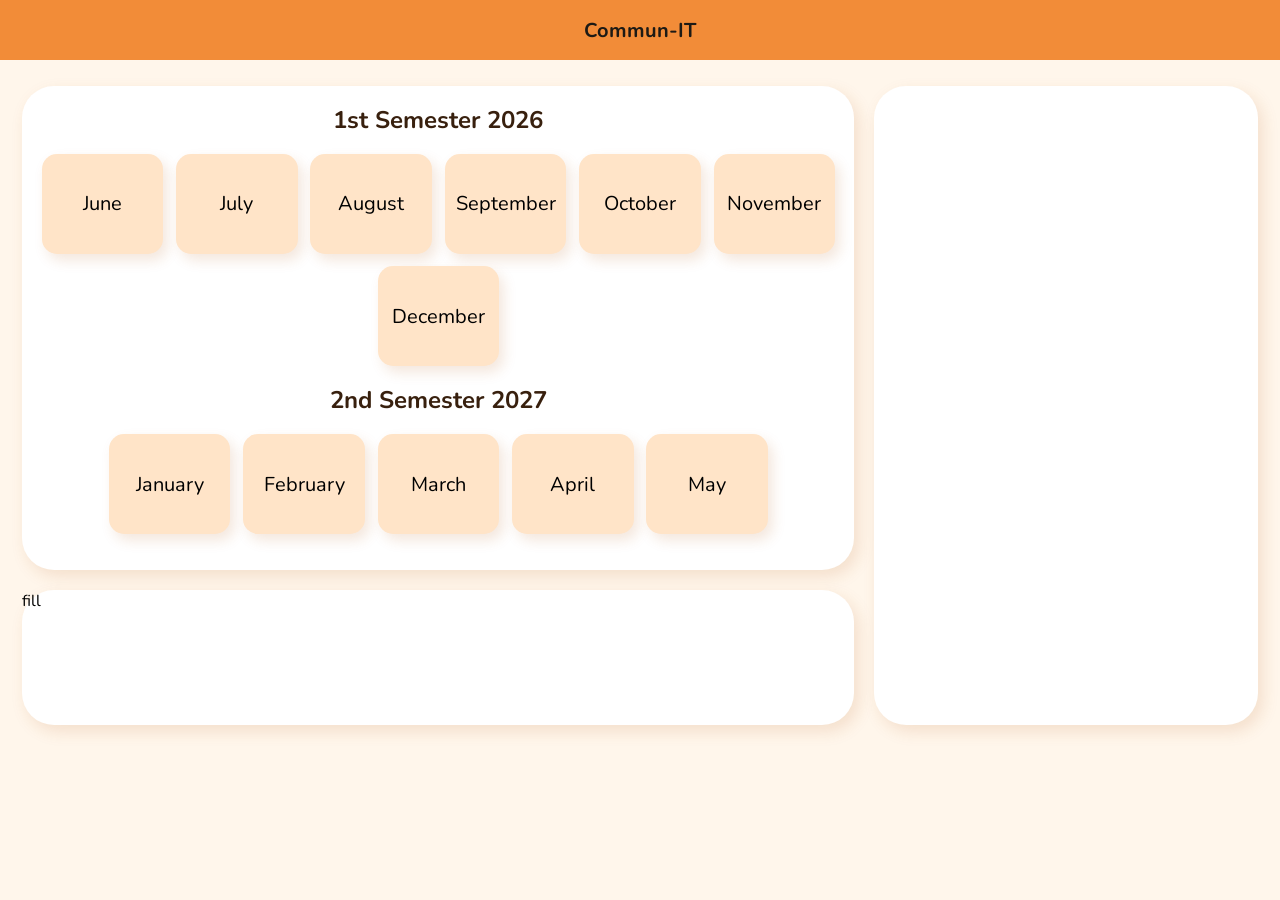
==== content.html @ 709ffbd2 "Main Content Update Improved the UI of the main page; Fixed button hyperlinking; Added new divs." ====
<!DOCTYPE html>
<html>
<head>
    <link rel="stylesheet" href="Months/style.css">
    <script src="Months/calendar.js" defer></script>
    <link rel="preconnect" href="https://fonts.googleapis.com">
    <link rel="preconnect" href="https://fonts.gstatic.com" crossorigin>
    <link href="https://fonts.googleapis.com/css2?family=Nunito:ital@0;1&display=swap" rel="stylesheet">
</head>
<body>

<div class="title">
    <h1>Commun-IT</h1>
</div>

<div class="three-box-ui">
    <div class="main-calendar-div">

        <div class="month-portion">
            <div style="text-align: center;">
                <span class="content-sem-header">
                    1st Semester 2026
                </span>
            </div>
            <div class="months-grid">
                <li class="rectangle"><a href="Months/June.html">June</a></li>
                <li class="rectangle"><a href="Months/July.html">July</a></li>
                <li class="rectangle"><a href="Months/August.html">August</a></li>
                <li class="rectangle"><a href="Months/September.html">September</a></li>
                <li class="rectangle"><a href="Months/October.html">October</a></li>
                <li class="rectangle"><a href="Months/November.html">November</a></li>
                <li class="rectangle"><a href="Months/December.html">December</a></li>
            </div>
            <div style="text-align: center;">
                <span class="content-sem-header">
                    2nd Semester 2027
                </span>
            </div>
            <div class="months-grid">
                <li class="rectangle"><a href="Months/January.html">January</a></li>
                <li class="rectangle"><a href="Months/February.html">February</a></li>
                <li class="rectangle"><a href="Months/March.html">March</a></li>
                <li class="rectangle"><a href="Months/April.html">April</a></li>
                <li class="rectangle"><a href="Months/May.html">May</a></li>
            </div>
        </div>

        <div class="upcoming-events">
            fill
        </div>

    </div>
    <div class="notes-section">

    </div>
</div>

</body>
</html>
---- Months/style.css ----
body {font-family: Nunito;}
a {text-decoration: none; color: #1d1a15;}

.title h1{
  font-size: 20px;
  color: #1d1a15;
}

.title h2{
  font-size: 16px;
}

/* Title Header*/
.title {
  display: flex;
  justify-content: center;
  align-items: center;
  padding: 5px 5px;
  height: 50px;
  background: #F28C38;
  text-align: center;
}

.title a {
  text-decoration: none;
  font-size: 20px;
  color: white;
}

.content-sem-header {
  color: #38200E;
  font-weight: 700;
  font-size: 1.5rem;
}

/* Month header */
.month {
  box-sizing: border-box;
  padding: 70px 25px;
  width: 100%;
  background: #1abc9c;
  text-align: center;
}

/* div containers */

.three-box-ui {
  margin: 2vw auto;

  display: flex;
  width: fit-content;
  justify-content: center;

  gap: 1.5vw
}

.main-calendar-div {
  display: flex;
  flex-direction: column;
  width: fit-content;

  gap: 1.5vw;
}

.month-portion {
  width: 65vw;
  height: auto;
  background-color: #ffffff;
  box-shadow: 0.3rem 0.4rem 1rem rgba(180, 95, 25, 0.15);

  padding-top: 2vh;
  padding-bottom: 2vh;

  border-radius: 2rem;
}

.upcoming-events {
  background-color: #ffffff;
  height: 15vh;
  width: auto;
  box-shadow: 0.3rem 0.4rem 1rem rgba(180, 95, 25, 0.15);

  border-radius: 2rem;
}

.notes-section {
  background-color: #ffffff;
  width: 30vw;
  height: auto;
  box-shadow: 0.3rem 0.4rem 1rem rgba(180, 95, 25, 0.15);

  border-radius: 2rem;
}

/* Previous button inside month header */
.month .prev a{
  display: block;
  float: left;
  background-color: #007BFF;
  color: white;
  padding: 11px 22px;
  font-size: 12px;
  border: none;
  border-radius: 4px;
  cursor: pointer;
  /* Transition for smooth movement*/
  transition: background-color 0.3s ease, transform 0.2s ease;
}

/* Prev button hover effect */
.prev a:hover {
  background-color: #0056b3; /* Darkens the button background */
  transform: scale(1.05);     /* Scales the button up slightly */
}

/* Next button */
.month .next a{
  float: right;
  background-color: #007BFF;
  color: white;
  padding: 11px 22px;
  font-size: 12px;
  border: none;
  border-radius: 4px;
  cursor: pointer;
  /* Transition for smooth movement*/
  transition: background-color 0.3s ease, transform 0.2s ease;
}

/* Next button hover effect */
.next a:hover {
  background-color: #0056b3; /* Darkens the button background */
  transform: scale(1.05);     /* Scales the button up slightly */
}

/* Weekdays (Sun-Sat) */
.weekdays {
  margin: 0;
  padding: 10px 0;
  background-color:#ddd;
}

/* Aligns labels (Sun-Sat) correctly*/
.weekdays li {
  display: inline-block;
  width: 13.6%;
  color: #666;
  text-align: center;
}

/* Days (1-31) */
.days {
  padding: 10px 0;
  background: #eee;
  margin: 0;
}

/*clickable area to access button on days and how it looks*/
.days button {
  width: 100%;
  padding: 8px 0;
  border: 0;
  border-radius: 4px;
  background: transparent;
  text-align: center;
  font-size: 12px;
  color: #777;
  cursor: pointer;
}

/*color of highlight when hovered*/
.days button:hover,
.days button:focus {
  background: #fafafa;
  outline: 2px solid #06a147;
}

/*makes sure that day positions are correct*/
.days > .day-cell {
  position: relative;
  width: 100%;
}

/*makes info pop up during hover*/
.days .tooltip {
  position: absolute;
  bottom: calc(100% + 8px);
  left: 50%;
  z-index: 1;
  padding: 8px 12px;
  border-radius: 4px;
  background: #333;
  color: white;
  white-space: nowrap;
  transform: translateX(-50%);
  visibility: hidden;
  opacity: 0;
  transition: opacity 0.2s ease;
}

/*makes button highlight when hovering or focus*/
.days > .day-cell:hover .tooltip,
.days > .day-cell:focus-within .tooltip {
  visibility: visible;
  opacity: 1;
}

/*makes sure that days and the weekdays are alligned in their respective columns*/
.weekdays,
.days {
  display: grid;
  grid-template-columns: repeat(7, minmax(0, 1fr));
  list-style: none;
  padding: 10px;
  place-items: center;
  text-align: center;
}

/*empty spaces so that dates are aligned to their correct days*/
.days .empty {
  visibility: hidden;
  margin: 0;
  padding: 0;
}

/* Highlight the "current" day */
.days button.active {
  padding: 5px;
  background: #1abc9c;
  color: white !important
}

/* button container */
.button {
display: flex;
  justify-content: center;
  align-items: center;     
}

/*Info at the bottom of the page*/
.selected-date-info {
  margin: 20px 10px;
  padding: 12px;
  border-radius: 4px;
  background: #eee;
  color: #333;
  text-align: center;
}

/*BACKGROUND COLOR OF THE PAGE*/
:root{--bg:#FFF6EB;color-scheme:light}
html,body {
  height:100%;
  margin:0;
  background:var(--bg)
}

/*BUTTONS*/
.months-grid {
  display: flex;
  justify-content: center;
  flex-wrap: wrap;

  margin-top: 2vh;
  margin-bottom: 2vh;

  gap: 1vw;
}

.rectangle {
  width: 9.5vw;
  height: 11vh;

  box-shadow: 0.3rem 0.4rem 0.8rem rgba(180, 95, 25, 0.15);

  background-color: #FFE4C8;

  border-radius: 15px;
  box-sizing: border-box;
  min-height: 100px;
  margin: 0;
  padding: 0;

  list-style: none;

  font-size: 20px;

  transition: all 0.2s ease;
}

.rectangle:hover {
  background-color: #FFC896;
  transform: translateY(-3px);
}

.rectangle a{
  display: flex;
  align-items: center;
  justify-content: center;
  width: 100%;
  height: 100%;
  text-decoration: none;
  color: inherit;
}

#homepage{
  height:100vh;
  display:flex;
  flex-direction:column;
  justify-content:center;
  align-items:center;
  text-align:center;
  background: linear-gradient(
    135deg,
    #102c72 0%,
    #2755cf 60%,
    #ffe3c9 120%
  );
  color:white;
}

.hero-content h1{
  font-size:90px;
  font-weight:800;
  letter-spacing:2px;
  margin-bottom:15px;
}

.hero-content p{
  font-size:24px;
  color:#fff4e6;
  margin-bottom:35px;
}

/* enter button */
.enter-btn{
  display:inline-block;
  padding:16px 42px;
  background:#ff9317;
  color:white;
  font-size:18px;
  font-weight:bold;
  border-radius:999px;
  text-decoration:none;
  transition:all .3s ease;
}

/* effects for the enter button */
.enter-btn:hover{
  background:#ff7a00;
  transform:translateY(-3px);
  box-shadow:0 1
  body;
    opacity: 1;
    transition: opacity 0.5s ease;
}

/* for the fade out transition */
body{
    opacity: 1;
    transition: opacity 0.5s ease;
}
body.fade-out{
    opacity: 0;
}

/* for the fade in transition */
@keyframes fadeIn{
    from{
        opacity:0;
    }
    to{
        opacity:1;
    }
}
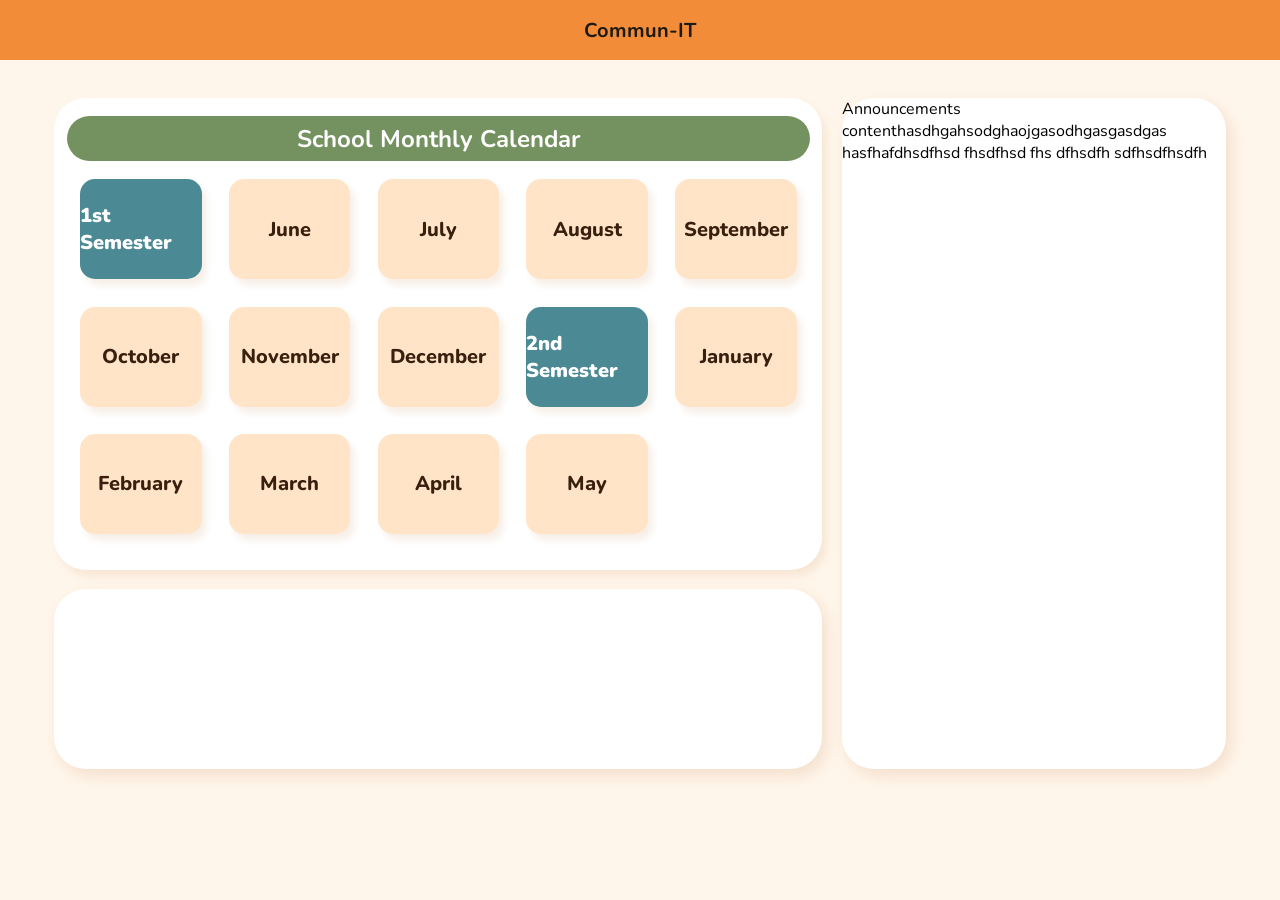
==== commit ba3d1559: "Updated Calendar Revamped the UI" ====
--- a/content.html
+++ b/content.html
@@ -6,6 +6,7 @@
     <link rel="preconnect" href="https://fonts.googleapis.com">
     <link rel="preconnect" href="https://fonts.gstatic.com" crossorigin>
     <link href="https://fonts.googleapis.com/css2?family=Nunito:ital@0;1&display=swap" rel="stylesheet">
+    <meta name="viewport" content="width=device-width, initial-scale=1.0">
 </head>
 <body>
 
@@ -17,12 +18,12 @@
     <div class="main-calendar-div">
 
         <div class="month-portion">
-            <div style="text-align: center;">
-                <span class="content-sem-header">
-                    1st Semester 2026
-                </span>
+            <div class="calendar-title">
+                <span style="font-size: 1.5rem; font-weight: bold; color: rgb(255, 255, 255)">School Monthly Calendar</span>
             </div>
+
             <div class="months-grid">
+                <li class="rectangle" style="background-color: rgb(75, 137, 148);"><a style="font-weight: 900; color: rgb(255, 255, 255);">1st Semester</a></li>
                 <li class="rectangle"><a href="Months/June.html">June</a></li>
                 <li class="rectangle"><a href="Months/July.html">July</a></li>
                 <li class="rectangle"><a href="Months/August.html">August</a></li>
@@ -30,13 +31,7 @@
                 <li class="rectangle"><a href="Months/October.html">October</a></li>
                 <li class="rectangle"><a href="Months/November.html">November</a></li>
                 <li class="rectangle"><a href="Months/December.html">December</a></li>
-            </div>
-            <div style="text-align: center;">
-                <span class="content-sem-header">
-                    2nd Semester 2027
-                </span>
-            </div>
-            <div class="months-grid">
+                <li class="rectangle" style="background-color: rgb(75, 137, 148);"><a style="font-weight: 900; color:rgb(255, 255, 255)">2nd Semester</a></li>
                 <li class="rectangle"><a href="Months/January.html">January</a></li>
                 <li class="rectangle"><a href="Months/February.html">February</a></li>
                 <li class="rectangle"><a href="Months/March.html">March</a></li>
@@ -45,13 +40,23 @@
             </div>
         </div>
 
-        <div class="upcoming-events">
-            fill
+        <div class="progress-board">
+            
         </div>
 
     </div>
-    <div class="notes-section">
-
+    <div class="announcement-board">
+        <div class="announcement-title">
+            Announcements
+        </div>
+        <div class="announcement-content">
+            contenthasdhgahsodghaojgasodhgasgasdgas
+            hasfhafdhsdfhsd
+            fhsdfhsd
+            fhs
+            dfhsdfh
+            sdfhsdfhsdfh
+        </div>
     </div>
 </div>
 
--- a/Months/style.css
+++ b/Months/style.css
@@ -45,7 +45,7 @@
 /* div containers */
 
 .three-box-ui {
-  margin: 2vw auto;
+  margin: 3vw auto;
 
   display: flex;
   width: fit-content;
@@ -53,6 +53,20 @@
 
   gap: 1.5vw
 }
+
+.month ul li:not(.prev):not(.next) {
+  text-align: center;
+}
+
+.month .prev,
+.month .next {
+  position: absolute;
+  top: 50%;
+  transform: translateY(-50%);
+}
+
+.month .prev { left: 0; }
+.month .next { right: 0; }
 
 .main-calendar-div {
   display: flex;
@@ -63,10 +77,10 @@
 }
 
 .month-portion {
-  width: 65vw;
+  width: 60vw;
   height: auto;
   background-color: #ffffff;
-  box-shadow: 0.3rem 0.4rem 1rem rgba(180, 95, 25, 0.15);
+  box-shadow: 0.3rem 0.4rem 0.5rem rgba(180, 95, 25, 0.10);
 
   padding-top: 2vh;
   padding-bottom: 2vh;
@@ -74,16 +88,32 @@
   border-radius: 2rem;
 }
 
-.upcoming-events {
+.calendar-title {
+  font-size: 1.5rem; 
+  font-weight: bold; 
+
+  margin: 0 1vw;
+  margin-bottom: 1vw;
+  background-color: #74925f; 
+  border-radius: 3rem;
+  width: auto;
+  height: 5vh;
+
+  display: flex;
+  justify-content: center;
+  align-items: center;
+}
+
+.progress-board {
   background-color: #ffffff;
-  height: 15vh;
+  height: 20vh;
   width: auto;
   box-shadow: 0.3rem 0.4rem 1rem rgba(180, 95, 25, 0.15);
 
   border-radius: 2rem;
 }
 
-.notes-section {
+.announcement-board {
   background-color: #ffffff;
   width: 30vw;
   height: auto;
@@ -95,7 +125,6 @@
 /* Previous button inside month header */
 .month .prev a{
   display: block;
-  float: left;
   background-color: #007BFF;
   color: white;
   padding: 11px 22px;
@@ -115,7 +144,6 @@
 
 /* Next button */
 .month .next a{
-  float: right;
   background-color: #007BFF;
   color: white;
   padding: 11px 22px;
@@ -157,8 +185,9 @@
 
 /*clickable area to access button on days and how it looks*/
 .days button {
-  width: 100%;
-  padding: 8px 0;
+  width: min(44px, 100%);
+  min-height: 36px;
+  padding: 8px 2px;
   border: 0;
   border-radius: 4px;
   background: transparent;
@@ -179,6 +208,9 @@
 .days > .day-cell {
   position: relative;
   width: 100%;
+  min-width: 0;
+  display: flex;
+  justify-content: center;
 }
 
 /*makes info pop up during hover*/
@@ -257,21 +289,21 @@
 
 /*BUTTONS*/
 .months-grid {
-  display: flex;
-  justify-content: center;
-  flex-wrap: wrap;
-
-  margin-top: 2vh;
-  margin-bottom: 2vh;
-
-  gap: 1vw;
+  display: grid;
+  grid-template-columns: repeat(5, 1fr);
+  gap: 1.7rem;
+
+  justify-items: center;
+  align-items: center;
+
+  margin: 2vh 2vw;
 }
 
 .rectangle {
   width: 9.5vw;
   height: 11vh;
 
-  box-shadow: 0.3rem 0.4rem 0.8rem rgba(180, 95, 25, 0.15);
+  box-shadow: 0.3rem 0.4rem 0.4rem rgba(180, 95, 25, 0.10);
 
   background-color: #FFE4C8;
 
@@ -300,11 +332,15 @@
   width: 100%;
   height: 100%;
   text-decoration: none;
-  color: inherit;
+
+  font-weight: 800;
+  color: #38200E;
 }
 
 #homepage{
-  height:100vh;
+  min-height:100vh;
+  min-height:100svh;
+  padding:24px;
   display:flex;
   flex-direction:column;
   justify-content:center;
@@ -320,14 +356,16 @@
 }
 
 .hero-content h1{
-  font-size:90px;
+  font-size:clamp(48px, 10vw, 90px);
   font-weight:800;
   letter-spacing:2px;
   margin-bottom:15px;
 }
 
 .hero-content p{
-  font-size:24px;
+  font-size:clamp(18px, 3vw, 24px);
+  max-width:700px;
+  line-height:1.5;
   color:#fff4e6;
   margin-bottom:35px;
 }
@@ -349,10 +387,7 @@
 .enter-btn:hover{
   background:#ff7a00;
   transform:translateY(-3px);
-  box-shadow:0 1
-  body;
-    opacity: 1;
-    transition: opacity 0.5s ease;
+  box-shadow:0 8px 20px rgba(0,0,0,.25);
 }
 
 /* for the fade out transition */
@@ -372,4 +407,94 @@
     to{
         opacity:1;
     }
-}+}
+
+@media (max-width: 700px) {
+  .title {
+    height: auto;
+    min-height: 50px;
+  }
+
+  .title a,
+  .title h1,
+  .title h2 {
+    font-size: 18px;
+  }
+
+  .month {
+    padding: 50px 12px 30px;
+  }
+
+  .month ul li {
+    font-size: 16px;
+    letter-spacing: 1px;
+  }
+
+  .month .prev a,
+  .month .next a {
+    padding: 10px 12px;
+  }
+
+  .weekdays,
+  .days {
+    padding: 8px 4px;
+  }
+
+  .weekdays li {
+    font-size: 12px;
+  }
+
+  .days button {
+    min-height: 40px;
+  }
+
+  .days .tooltip {
+    position: fixed;
+    left: 50%;
+    bottom: 16px;
+    max-width: calc(100vw - 32px);
+    white-space: normal;
+  }
+
+  .months_this,
+  .months_next {
+    grid-template-columns: repeat(2, minmax(0, 1fr));
+    gap: 10px;
+    padding: 0 12px;
+  }
+
+  .rectangle {
+    min-height: 78px;
+  }
+
+  #homepage {
+    padding: 24px 16px;
+  }
+
+  .hero-content p {
+    margin-left: auto;
+    margin-right: auto;
+  }
+
+  .enter-btn {
+    width: min(240px, 100%);
+    padding: 15px 20px;
+  }
+}
+
+@media (max-width: 380px) {
+  .months_this,
+  .months_next {
+    grid-template-columns: 1fr;
+  }
+
+  .hero-content h1 {
+    font-size: 42px;
+  }
+
+  .days button {
+    min-height: 38px;
+    font-size: 11px;
+  }
+}
+
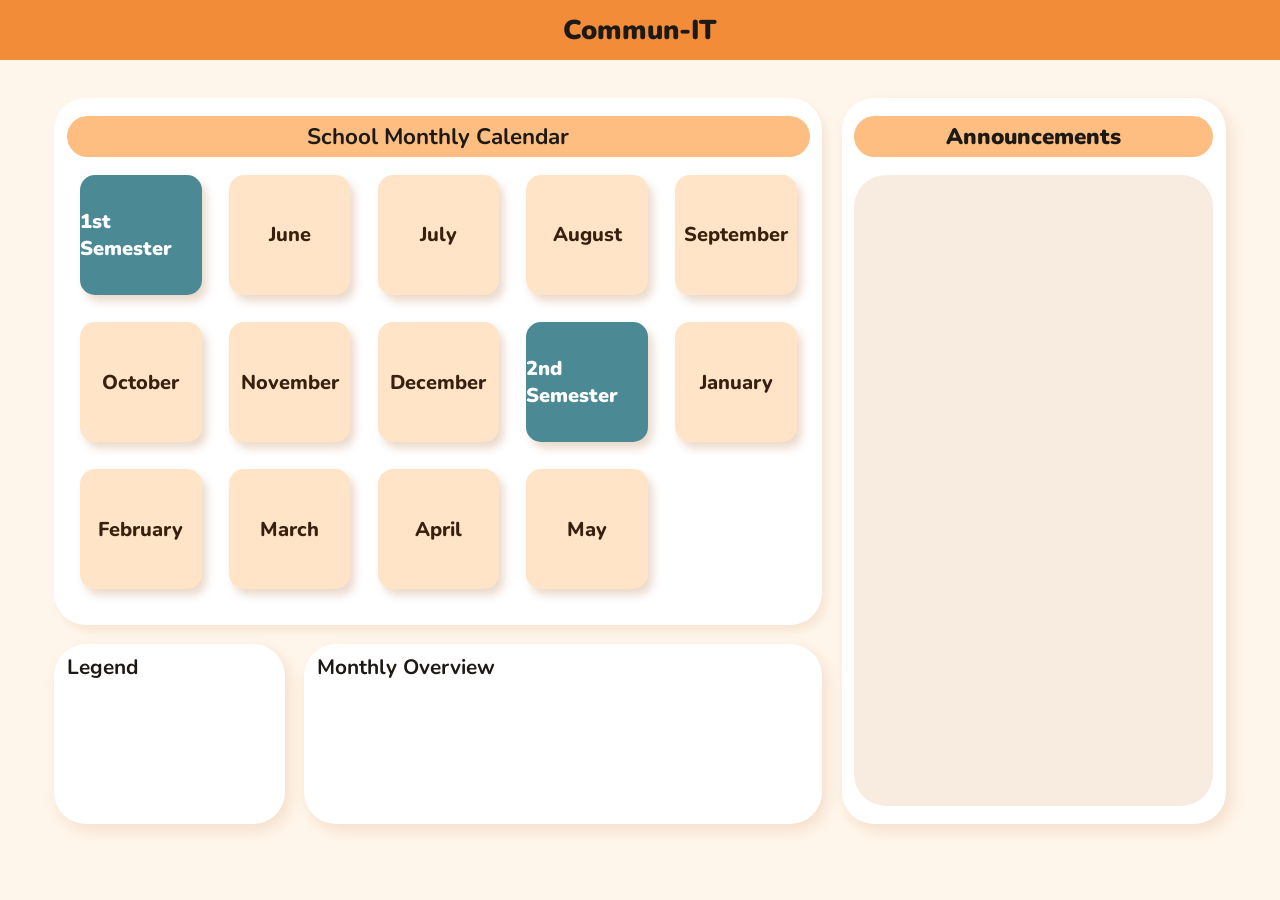
==== commit a4c576c1: "Improved content UI. Fixed the announcement card; Added 2 new divs below calendar card: 1.) legend 2" ====
--- a/content.html
+++ b/content.html
@@ -19,7 +19,7 @@
 
         <div class="month-portion">
             <div class="calendar-title">
-                <span style="font-size: 1.5rem; font-weight: bold; color: rgb(255, 255, 255)">School Monthly Calendar</span>
+                <span style="font-size: 1.4rem; font-weight: bold; color: #1d1a15">School Monthly Calendar</span>
             </div>
 
             <div class="months-grid">
@@ -40,22 +40,22 @@
             </div>
         </div>
 
-        <div class="progress-board">
-            
+        <div class="details-of-calendar">
+            <div class="legend">
+                <span class="calendar-detail-titles">Legend</span>
+            </div>
+            <div class="monthly-overview">
+                <span class="calendar-detail-titles">Monthly Overview</span>
+            </div>
+
         </div>
 
     </div>
     <div class="announcement-board">
         <div class="announcement-title">
-            Announcements
+            <span style="font-weight: 900; font-size: 1.4rem; color: #1d1a15">Announcements</span>
         </div>
         <div class="announcement-content">
-            contenthasdhgahsodghaojgasodhgasgasdgas
-            hasfhafdhsdfhsd
-            fhsdfhsd
-            fhs
-            dfhsdfh
-            sdfhsdfhsdfh
         </div>
     </div>
 </div>
--- a/Months/style.css
+++ b/Months/style.css
@@ -2,8 +2,12 @@
 a {text-decoration: none; color: #1d1a15;}
 
 .title h1{
-  font-size: 20px;
+  font-size: 1.7rem;
+  font-weight: 900;
+
   color: #1d1a15;
+  padding: 0;
+  margin: 0;
 }
 
 .title h2{
@@ -46,6 +50,7 @@
 
 .three-box-ui {
   margin: 3vw auto;
+  margin-bottom: 5vh;
 
   display: flex;
   width: fit-content;
@@ -94,23 +99,49 @@
 
   margin: 0 1vw;
   margin-bottom: 1vw;
-  background-color: #74925f; 
-  border-radius: 3rem;
+  background-color: #ffbe81; 
+  border-radius: 2rem;
   width: auto;
-  height: 5vh;
+  height: 4.5vh;
 
   display: flex;
   justify-content: center;
   align-items: center;
 }
 
-.progress-board {
+.details-of-calendar {
+  display: flex;
+
+  gap: 1.5vw;
+}
+
+.legend {
   background-color: #ffffff;
   height: 20vh;
-  width: auto;
+  width: 30%;
   box-shadow: 0.3rem 0.4rem 1rem rgba(180, 95, 25, 0.15);
 
   border-radius: 2rem;
+}
+
+.monthly-overview {
+  background-color: #ffffff;
+
+  height: 20vh;
+  flex: 1;
+
+  box-shadow: 0.3rem 0.4rem 1rem rgba(180, 95, 25, 0.15);
+
+  border-radius: 2rem;
+}
+
+.calendar-detail-titles {
+  font-size: 1.3rem; 
+  color: #1d1a15; 
+  display: inline-block;
+  margin-left: 1vw; 
+  margin-top: 1vh; 
+  font-weight: bold;
 }
 
 .announcement-board {
@@ -118,6 +149,35 @@
   width: 30vw;
   height: auto;
   box-shadow: 0.3rem 0.4rem 1rem rgba(180, 95, 25, 0.15);
+
+  border-radius: 2rem;
+
+  display: flex;
+  flex-direction: column;
+}
+
+.announcement-title {
+  width: auto;
+  height: 4.5vh;
+  font-weight: bold;
+
+  margin: 2vh 1vw;
+
+  border-radius: 2rem;
+
+  background-color: #ffbe81;
+
+  display: flex;
+  align-items: center;
+  justify-content: center;
+}
+
+.announcement-content {
+  flex: 1;
+  width: auto;
+  background-color: #f8ece0;
+
+  margin: 0 1vw 2vh 1vw;
 
   border-radius: 2rem;
 }
@@ -303,13 +363,13 @@
   width: 9.5vw;
   height: 11vh;
 
-  box-shadow: 0.3rem 0.4rem 0.4rem rgba(180, 95, 25, 0.10);
+  box-shadow: 0.3rem 0.4rem 0.5rem rgba(153, 71, 4, 0.2);
 
   background-color: #FFE4C8;
 
   border-radius: 15px;
   box-sizing: border-box;
-  min-height: 100px;
+  min-height: 120px;
   margin: 0;
   padding: 0;
 
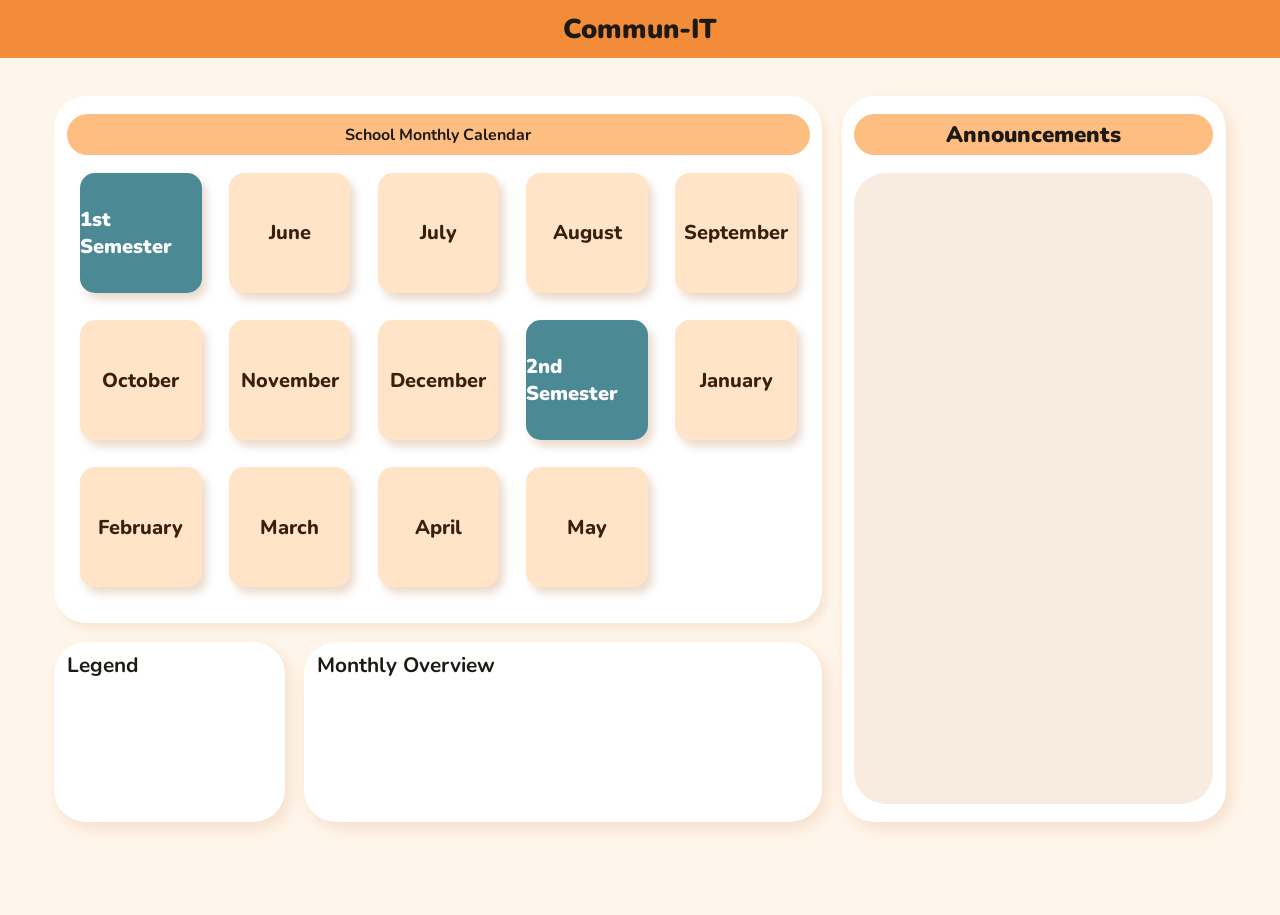
==== commit e83deca0: "mobile layout" ====
--- a/content.html
+++ b/content.html
@@ -19,7 +19,7 @@
 
         <div class="month-portion">
             <div class="calendar-title">
-                <span style="font-size: 1.4rem; font-weight: bold; color: #1d1a15">School Monthly Calendar</span>
+                <span>School Monthly Calendar</span>
             </div>
 
             <div class="months-grid">
@@ -53,7 +53,7 @@
     </div>
     <div class="announcement-board">
         <div class="announcement-title">
-            <span style="font-weight: 900; font-size: 1.4rem; color: #1d1a15">Announcements</span>
+            <span>Announcements</span>
         </div>
         <div class="announcement-content">
         </div>
--- a/Months/style.css
+++ b/Months/style.css
@@ -50,7 +50,7 @@
 
 .three-box-ui {
   margin: 3vw auto;
-  margin-bottom: 5vh;
+  padding-bottom: 6vh;
 
   display: flex;
   width: fit-content;
@@ -59,7 +59,12 @@
   gap: 1.5vw
 }
 
+.month li {
+  list-style: none;
+}
+
 .month ul li:not(.prev):not(.next) {
+  list-style: none;
   text-align: center;
 }
 
@@ -94,8 +99,9 @@
 }
 
 .calendar-title {
-  font-size: 1.5rem; 
   font-weight: bold; 
+  color: #1d1a15;
+  font-size: 16px;
 
   margin: 0 1vw;
   margin-bottom: 1vw;
@@ -107,6 +113,13 @@
   display: flex;
   justify-content: center;
   align-items: center;
+}
+
+@media (max-width: 600px) {
+  .calendar-title {
+    font-size: clamp(0.8rem, 4.6vw, 1.8rem);
+    height: 4vh;
+  }
 }
 
 .details-of-calendar {
@@ -170,6 +183,13 @@
   display: flex;
   align-items: center;
   justify-content: center;
+}
+
+.announcement-title span {
+  color: #1d1a15;
+  font-size: 1.4rem;
+  font-weight: 900;
+  text-align: center;
 }
 
 .announcement-content {
@@ -415,14 +435,14 @@
   color:white;
 }
 
-.hero-content h1{
+.opening-content h1{
   font-size:clamp(48px, 10vw, 90px);
   font-weight:800;
   letter-spacing:2px;
   margin-bottom:15px;
 }
 
-.hero-content p{
+.opening-content p{
   font-size:clamp(18px, 3vw, 24px);
   max-width:700px;
   line-height:1.5;
@@ -469,7 +489,92 @@
     }
 }
 
-@media (max-width: 700px) {
+@media (max-width: 600px) {
+  .three-box-ui {
+    width: auto;
+    margin: 14px;
+    padding-bottom: 22px;
+    flex-direction: column;
+    align-items: stretch;
+    gap: 14px;
+  }
+
+  .main-calendar-div {
+    width: 100%;
+    gap: 16px;
+  }
+
+  .month-portion {
+    box-sizing: border-box;
+    width: 100%;
+    padding: 16px 12px;
+  }
+
+  .calendar-detail-titles {
+    font-size: clamp(0.9rem, 4vw, 1.15rem);
+  }
+
+  .announcement-title span {
+    font-size: clamp(0.9rem, 4vw, 1.2rem);
+  }
+
+  .months-grid {
+    grid-template-columns: repeat(2, minmax(0, 1fr));
+    gap: 10px;
+    margin: 0;
+    align-items: stretch;
+    justify-items: stretch;
+  }
+
+  .rectangle {
+    box-sizing: border-box;
+    width: 100%;
+    min-width: 0;
+    height: 78px;
+    min-height: 0;
+    font-size: clamp(14px, 4vw, 18px);
+  }
+
+  .rectangle a {
+    box-sizing: border-box;
+    padding: 8px;
+    text-align: center;
+    overflow-wrap: normal;
+  }
+
+  .months-grid > .rectangle:nth-child(1),
+  .months-grid > .rectangle:nth-child(9) {
+    grid-column: 1 / -1;
+    height: 52px;
+    font-size: 16px;
+  }
+
+  .months-grid > .rectangle:nth-child(8),
+  .months-grid > .rectangle:nth-child(14) {
+    grid-column: 1 / -1;
+    justify-self: center;
+    width: calc((100% - 10px) / 2);
+  }
+
+  .details-of-calendar {
+    flex-direction: column;
+    gap: 12px;
+  }
+
+  .legend,
+  .monthly-overview {
+    box-sizing: border-box;
+    width: 100%;
+    min-height: 100px;
+    height: auto;
+  }
+
+  .announcement-board {
+    box-sizing: border-box;
+    width: 100%;
+    min-height: 240px;
+  }
+
   .title {
     height: auto;
     min-height: 50px;
@@ -531,7 +636,7 @@
     padding: 24px 16px;
   }
 
-  .hero-content p {
+  .opening-content p {
     margin-left: auto;
     margin-right: auto;
   }
@@ -542,14 +647,14 @@
   }
 }
 
-@media (max-width: 380px) {
+@media (max-width: 600px) {
   .months_this,
   .months_next {
     grid-template-columns: 1fr;
   }
 
-  .hero-content h1 {
-    font-size: 42px;
+  .opening-content h1 {
+    font-size: clamp(32px, 12vw, 42px);
   }
 
   .days button {
@@ -558,3 +663,271 @@
   }
 }
 
+/* Fit the month calendar cleanly inside one screen */
+html,
+body {
+  min-height: 100dvh;
+  height: auto;
+  overflow-x: hidden;
+}
+
+body:has(.month) {
+  height: 100dvh;
+  overflow: hidden;
+  display: flex;
+  flex-direction: column;
+}
+
+.title {
+  flex: 0 0 48px;
+  height: 48px;
+}
+
+.month {
+  position: relative;
+  flex: 0 0 auto;
+  padding: 20px 60px;
+  min-height: 0;
+  width: 100%;
+  box-sizing: border-box;
+  display: flex;
+  align-items: center;
+  justify-content: center;
+}
+
+.weekdays {
+  flex: 0 0 auto;
+  width: 100%;
+  min-height: 0;
+  padding: 8px 10px;
+  box-sizing: border-box;
+}
+
+.days {
+  flex: 1 1 auto;
+  width: 100%;
+  min-height: 0;
+  padding: 6px 10px 10px;
+  box-sizing: border-box;
+  grid-template-rows: repeat(6, minmax(0, 1fr));
+  align-content: stretch;
+}
+
+.days > .day-cell {
+  width: 100%;
+  height: 100%;
+  min-height: 0;
+  display: flex;
+  align-items: center;
+  justify-content: center;
+}
+
+.days button {
+  box-sizing: border-box;
+  width: 100%;
+  height: 100%;
+  min-height: 0;
+  padding: 4px;
+  font-size: clamp(0.85rem, 1.5vh, 1.1rem);
+  font-weight: 700;
+}
+
+.selected-date-info {
+  display: none;
+}
+
+/* Centered pop-up with blurred background */
+.modal-backdrop {
+  position: fixed;
+  inset: 0;
+  z-index: 2000;
+  background: rgba(29, 26, 21, 0.35);
+  backdrop-filter: blur(6px);
+  -webkit-backdrop-filter: blur(6px);
+  display: flex;
+  align-items: center;
+  justify-content: center;
+  padding: 20px;
+}
+
+.modal-backdrop[hidden] {
+  display: none;
+}
+
+.modal-card {
+  position: relative;
+  width: min(420px, 88vw);
+  max-height: 75vh;
+  overflow-y: auto;
+  background: #ffffff;
+  color: #1d1a15;
+  border-radius: 16px;
+  padding: 22px 48px 22px 24px;
+  box-shadow: 0 18px 42px rgba(0, 0, 0, 0.28);
+  text-align: left;
+}
+
+.modal-heading {
+  margin: 0 0 10px;
+  font-size: 1.15rem;
+  font-weight: 800;
+  color: #38200e;
+}
+
+.modal-body {
+  font-size: 0.95rem;
+  line-height: 1.5;
+  color: #1d1a15;
+}
+
+.modal-close-btn {
+  position: absolute;
+  top: 12px;
+  right: 12px;
+  width: 32px;
+  height: 32px;
+  border: none;
+  border-radius: 50%;
+  background: #ffe4c8;
+  color: #38200e;
+  font-size: 1.3rem;
+  line-height: 1;
+  cursor: pointer;
+  display: flex;
+  align-items: center;
+  justify-content: center;
+  transition: background-color 0.2s ease, transform 0.15s ease;
+}
+
+.modal-close-btn:hover {
+  background: #ffc896;
+  transform: scale(1.06);
+}
+
+/* Match main-page .rectangle card style on calendar dates */
+.days {
+  gap: 10px;
+  padding: 10px 14px 14px;
+}
+
+.days > .day-cell {
+  width: 100%;
+  height: 100%;
+  min-width: 0;
+  min-height: 0;
+  display: flex;
+  align-items: center;
+  justify-content: center;
+}
+
+.days button {
+  width: 100%;
+  height: 100%;
+  min-height: 0;
+  padding: 6px;
+  border: none;
+  border-radius: 15px;
+  background-color: #FFE4C8;
+  color: #38200E;
+  font-size: clamp(0.95rem, 1.8vh, 1.25rem);
+  font-weight: 800;
+  box-shadow: 0.2rem 0.3rem 0.45rem rgba(153, 71, 4, 0.16);
+  cursor: pointer;
+  transition: background-color 0.2s ease, transform 0.2s ease, box-shadow 0.2s ease, color 0.2s ease;
+}
+
+.days button:hover,
+.days button:focus-visible {
+  background-color: #FFC896;
+  color: #1d1a15;
+  outline: none;
+  transform: translateY(-4px) scale(1.04);
+  box-shadow: 0.3rem 0.5rem 0.75rem rgba(153, 71, 4, 0.25);
+}
+
+.days button.selected,
+.days button[aria-pressed="true"] {
+  background-color: #ffbe81;
+  color: #1d1a15;
+  box-shadow: 0 0 0 2px #F28C38, 0.3rem 0.45rem 0.7rem rgba(153, 71, 4, 0.22);
+}
+
+/* Weekday header cards (no hover lift/color shift) */
+.weekdays {
+  gap: 10px;
+  padding: 8px 14px 10px;
+  background-color: #eee;
+}
+
+.weekdays li {
+  width: 100%;
+  height: 100%;
+  min-height: 38px;
+  padding: 6px 4px;
+  box-sizing: border-box;
+  border-radius: 15px;
+  background-color: #FFE4C8;
+  color: #38200E;
+  font-size: clamp(0.85rem, 1.5vh, 1.05rem);
+  font-weight: 800;
+  box-shadow: 0.2rem 0.3rem 0.45rem rgba(153, 71, 4, 0.16);
+  display: flex;
+  align-items: center;
+  justify-content: center;
+  pointer-events: none;
+  user-select: none;
+}
+
+/* Grid lines between columns and rows in the gaps */
+.weekdays,
+.days {
+  position: relative;
+}
+
+/* Exact gap divider lines aligned to the 7-column grid */
+.weekdays,
+.days {
+  position: relative;
+  gap: 10px;
+}
+
+/* Support 5 or 6 rows cleanly on any month */
+.days {
+  grid-auto-rows: minmax(0, 1fr);
+}
+
+/* Crisp divider lines centered inside the 10px gaps */
+.weekdays,
+.days {
+  gap: 10px;
+  background-color: #eee;
+}
+
+/* Clean warm outline on date buttons and weekday headers */
+.days button {
+  border: 1.5px solid rgba(153, 71, 4, 0.28);
+}
+
+.days button:hover,
+.days button:focus-visible {
+  border-color: rgba(153, 71, 4, 0.55);
+}
+
+.weekdays li {
+  border: 1.5px solid rgba(153, 71, 4, 0.22);
+}
+
+@media (max-width: 600px) {
+  .weekdays,
+  .days {
+    gap: clamp(4px, 2vw, 8px);
+    padding-right: clamp(4px, 3vw, 10px);
+    padding-left: clamp(4px, 3vw, 10px);
+  }
+
+  .weekdays li {
+    padding-right: 1px;
+    padding-left: 1px;
+    font-size: clamp(0.65rem, 3vw, 0.85rem);
+  }
+}
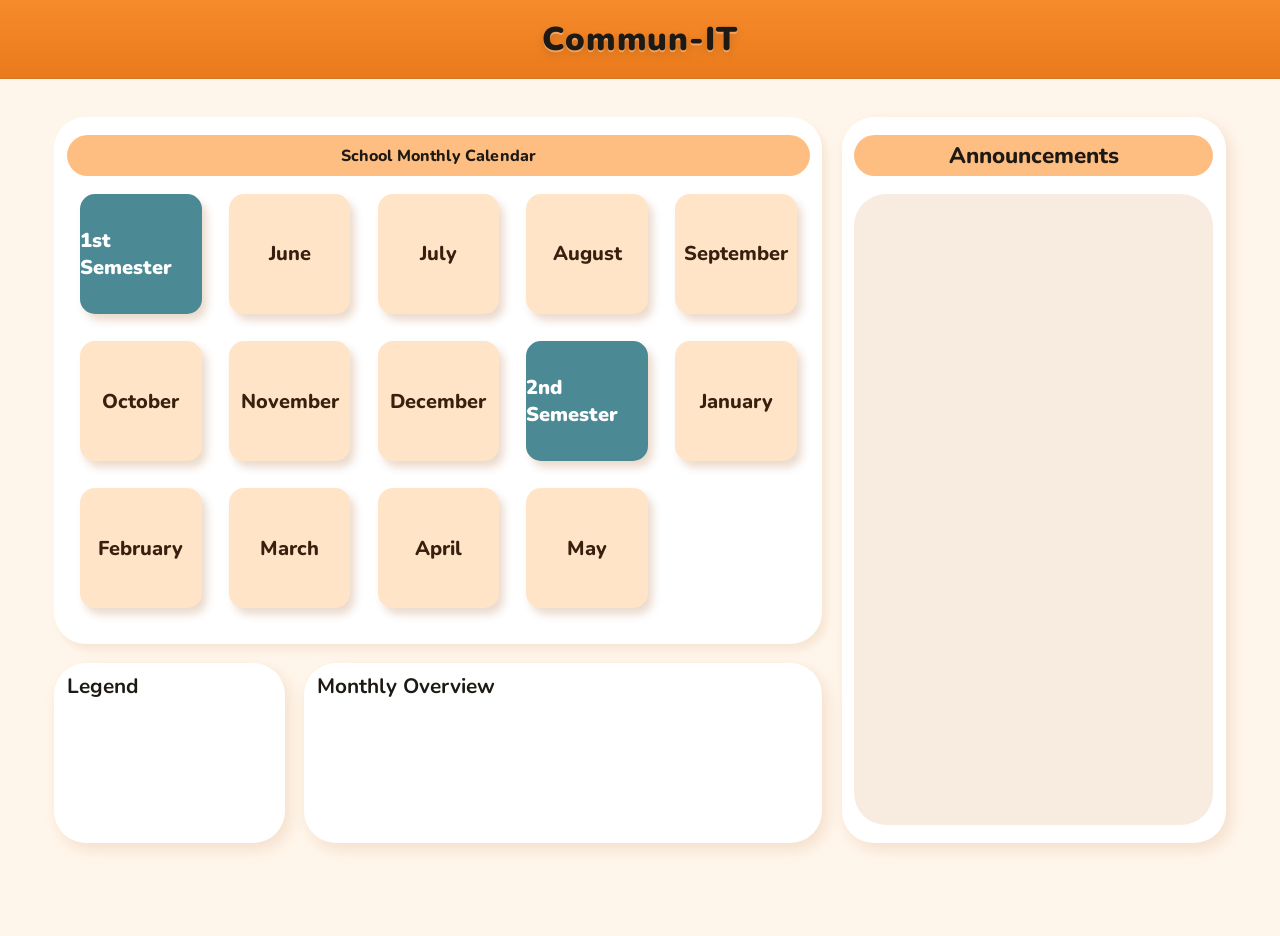
==== commit 5d47311f: "added back button in calendars" ====
--- a/content.html
+++ b/content.html
@@ -5,7 +5,7 @@
     <script src="Months/calendar.js" defer></script>
     <link rel="preconnect" href="https://fonts.googleapis.com">
     <link rel="preconnect" href="https://fonts.gstatic.com" crossorigin>
-    <link href="https://fonts.googleapis.com/css2?family=Nunito:ital@0;1&display=swap" rel="stylesheet">
+    <link href="https://fonts.googleapis.com/css2?family=Nunito:wght@400;600;700;800;900&display=swap" rel="stylesheet">
     <meta name="viewport" content="width=device-width, initial-scale=1.0">
 </head>
 <body>
--- a/Months/style.css
+++ b/Months/style.css
@@ -804,7 +804,7 @@
   transform: scale(1.06);
 }
 
-/* Match main-page .rectangle card style on calendar dates */
+/* rectangle calendar dates */
 .days {
   gap: 10px;
   padding: 10px 14px 14px;
@@ -930,4 +930,408 @@
     padding-left: 1px;
     font-size: clamp(0.65rem, 3vw, 0.85rem);
   }
+}
+
+/* adjust font size of month and year*/
+.month > div,
+.month div > :not(.prev):not(.next) {
+  font-size: clamp(2.3rem, 5.2vh, 3.8rem);
+  font-weight: 900;
+  line-height: 1.08;
+  letter-spacing: 0.5px;
+  color: #ffffff;
+  text-align: center;
+  text-shadow:
+    0 2px 0 rgba(15, 118, 98, 0.92),
+    0 4px 0 rgba(10, 82, 68, 0.88),
+    0 8px 16px rgba(0, 0, 0, 0.3);
+}
+
+.month span {
+  display: inline-block;
+  margin-top: 2px;
+  font-size: clamp(1.2rem, 2.5vh, 1.75rem) !important;
+  font-weight: 800;
+  letter-spacing: 1px;
+  color: #f0fdf9;
+  text-shadow:
+    0 1.5px 0 rgba(15, 118, 98, 0.92),
+    0 3px 0 rgba(10, 82, 68, 0.88),
+    0 5px 10px rgba(0, 0, 0, 0.25);
+}
+
+/* change colors of the calendar */
+body:has(.month),
+.weekdays,
+.days {
+  background-color: #fff8f0 !important;
+  color: #38200e;
+}
+
+.month {
+  background: linear-gradient(135deg, #ffd4a8 0%, #ffc896 55%, #ffb374 100%) !important;
+  border-bottom: 1.5px solid rgba(153, 71, 4, 0.2);
+}
+
+.month > div,
+.month div > :not(.prev):not(.next) {
+  color: #38200e;
+  text-shadow:
+    0 2px 0 rgba(255, 228, 200, 0.95),
+    0 4px 0 rgba(217, 130, 59, 0.45),
+    0 7px 14px rgba(56, 32, 14, 0.18);
+}
+
+.month span {
+  color: #5c3518;
+  text-shadow:
+    0 1.5px 0 rgba(255, 228, 200, 0.9),
+    0 3px 0 rgba(217, 130, 59, 0.35),
+    0 4px 10px rgba(56, 32, 14, 0.14);
+}
+
+.month .prev,
+.month .next,
+.month button.prev,
+.month button.next,
+.month a.prev,
+.month a.next {
+  background-color: #ffe4c8 !important;
+  color: #38200e !important;
+  border: 1.5px solid rgba(153, 71, 4, 0.32) !important;
+  border-radius: 12px;
+  box-shadow: 0.15rem 0.25rem 0.4rem rgba(153, 71, 4, 0.18);
+  transition: background-color 0.2s ease, transform 0.18s ease, box-shadow 0.2s ease;
+}
+
+.month .prev:hover,
+.month .next:hover,
+.month button.prev:hover,
+.month button.next:hover,
+.month a.prev:hover,
+.month a.next:hover {
+  background-color: #ffbe81 !important;
+  transform: translateY(-2px) scale(1.05);
+  box-shadow: 0.25rem 0.35rem 0.55rem rgba(153, 71, 4, 0.25);
+}
+
+/* changing color of month and year banner */
+.month {
+  background: linear-gradient(135deg, #478995 0%, #3E7B86 55%, #326670 100%) !important;
+  border-bottom: 1.5px solid #2A5B64;
+}
+
+.month > div,
+.month div > :not(.prev):not(.next) {
+  color: #ffffff !important;
+  text-shadow:
+    0 2px 0 #26535b,
+    0 4px 0 #1c3f45,
+    0 7px 14px rgba(0, 0, 0, 0.28) !important;
+}
+
+.month span {
+  color: #e6f4f6 !important;
+  text-shadow:
+    0 1.5px 0 #26535b,
+    0 3px 0 #1c3f45,
+    0 5px 10px rgba(0, 0, 0, 0.24) !important;
+}
+
+/* Keep outer .prev/.next wrapper transparent so there is no double box */
+.month .prev,
+.month .next {
+  background: transparent !important;
+  border: none !important;
+  box-shadow: none !important;
+  padding: 0 !important;
+}
+
+/* change warm peach Month & Year banner */
+.month {
+  background: linear-gradient(135deg, #ffd4a8 0%, #ffc896 55%, #ffb374 100%) !important;
+  border-bottom: 1.5px solid rgba(153, 71, 4, 0.2);
+}
+
+.month > div,
+.month div > :not(.prev):not(.next) {
+  color: #38200e !important;
+  text-shadow:
+    0 2px 0 rgba(255, 228, 200, 0.95),
+    0 4px 0 rgba(217, 130, 59, 0.45),
+    0 7px 14px rgba(56, 32, 14, 0.18) !important;
+}
+
+.month span {
+  color: #5c3518 !important;
+  text-shadow:
+    0 1.5px 0 rgba(255, 228, 200, 0.9),
+    0 3px 0 rgba(217, 130, 59, 0.35),
+    0 4px 10px rgba(56, 32, 14, 0.14) !important;
+}
+
+/* remove wrapper box from left and right button*/
+.month .prev,
+.month .next {
+  background: transparent !important;
+  border: none !important;
+  box-shadow: none !important;
+  padding: 0 !important;
+}
+
+/* style left and right button*/
+.month .prev button,
+.month .prev a,
+.month .next button,
+.month .next a,
+.month button.prev,
+.month button.next,
+.month a.prev,
+.month a.next,
+.month .prev,
+.month .next {
+  background-color: #ffad60 !important;
+  color: #38200e !important;
+  border: 1.5px solid rgba(153, 71, 4, 0.35) !important;
+  border-radius: 12px !important;
+  width: 40px;
+  height: 40px;
+  padding: 0 !important;
+  font-size: 1.1rem !important;
+  font-weight: 900 !important;
+  display: inline-flex !important;
+  align-items: center;
+  justify-content: center;
+  box-shadow: 0.15rem 0.25rem 0.4rem rgba(153, 71, 4, 0.2) !important;
+  cursor: pointer;
+  transition: background-color 0.2s ease, transform 0.18s ease, box-shadow 0.2s ease !important;
+}
+
+/* adjust buttons again*/
+.month .prev:has(button),
+.month .prev:has(a),
+.month .next:has(button),
+.month .next:has(a) {
+  background: transparent !important;
+  border: none !important;
+  box-shadow: none !important;
+  width: auto;
+  height: auto;
+}
+
+.month .prev button:hover,
+.month .prev a:hover,
+.month .next button:hover,
+.month .next a:hover,
+.month button.prev:hover,
+.month button.next:hover,
+.month a.prev:hover,
+.month a.next:hover,
+.month .prev:not(:has(button)):not(:has(a)):hover,
+.month .next:not(:has(button)):not(:has(a)):hover {
+  background-color: #ffe4c8 !important;
+  color: #1d1a15 !important;
+  transform: translateY(-2px) scale(1.06) !important;
+  box-shadow: 0.2rem 0.35rem 0.55rem rgba(153, 71, 4, 0.28) !important;
+}
+
+/* Keep < on the left and > on the right, just slightly inset from the edges */
+.month {
+  position: relative;
+}
+
+.month .prev,
+.month .prev button,
+.month .prev a,
+.month button.prev,
+.month a.prev {
+  position: absolute !important;
+  left: clamp(12px, 3vw, 36px) !important;
+  right: auto !important;
+  top: 50% !important;
+  transform: translateY(-50%) !important;
+  background-color: #3E7B86 !important;
+  color: #FFF8F0 !important;
+  border-color: #2A5B64 !important;
+}
+
+.month .next,
+.month .next button,
+.month .next a,
+.month button.next,
+.month a.next {
+  position: absolute !important;
+  right: clamp(12px, 3vw, 36px) !important;
+  left: auto !important;
+  top: 50% !important;
+  transform: translateY(-50%) !important;
+  background-color: #3E7B86 !important;
+  color: #FFF8F0 !important;
+  border-color: #2A5B64 !important;
+}
+
+.month .prev:hover,
+.month .prev button:hover,
+.month .prev a:hover,
+.month button.prev:hover,
+.month a.prev:hover {
+  background-color: #2E646E !important;
+  color: #FFFFFF !important;
+  transform: translateY(-50%) scale(1.06) !important;
+}
+
+.month .next:hover,
+.month .next button:hover,
+.month .next a:hover,
+.month button.next:hover,
+.month a.next:hover {
+  background-color: #2E646E !important;
+  color: #FFFFFF !important;
+  transform: translateY(-50%) scale(1.06) !important;
+}
+
+/* Keep the arrow glyph itself crisp with no stacked 3D shadow */
+.month .prev,
+.month .next,
+.month .prev *,
+.month .next *,
+.month button.prev,
+.month button.next,
+.month a.prev,
+.month a.next {
+  text-shadow: none !important;
+  filter: none !important;
+  font-weight: 700 !important;
+  line-height: 1 !important;
+}
+
+/* Highlight calendar dates that have scheduled activities */
+.days button.has-activity,
+.days button.has-event,
+.days button[data-has-event="true"] {
+  background-color: #c68866 !important;
+  color: #fffaf5 !important;
+  border-color: #8f5638 !important;
+  box-shadow: 0.22rem 0.35rem 0.55rem rgba(110, 56, 24, 0.28);
+}
+
+.days button.has-activity:hover,
+.days button.has-event:hover,
+.days button[data-has-event="true"]:hover,
+.days button.has-activity:focus-visible,
+.days button.has-event:focus-visible,
+.days button[data-has-event="true"]:focus-visible {
+  background-color: #b57452 !important;
+  color: #ffffff !important;
+  border-color: #784429 !important;
+  transform: translateY(-4px) scale(1.04);
+  box-shadow: 0.3rem 0.5rem 0.75rem rgba(110, 56, 24, 0.36);
+}
+
+.title {
+  position: relative;
+  display: flex;
+  align-items: center;
+  justify-content: center;
+}
+
+.back-content-btn {
+  position: absolute;
+  left: clamp(12px, 2.5vw, 28px);
+  top: 50%;
+  transform: translateY(-50%);
+  display: inline-flex;
+  align-items: center;
+  gap: 6px;
+  padding: 6px 12px;
+  background-color: #ffe4c8;
+  color: #38200e;
+  text-decoration: none;
+  font-family: "Nunito", sans-serif;
+  font-size: 0.9rem;
+  font-weight: 800;
+  border: 1.5px solid rgba(56, 32, 14, 0.3);
+  border-radius: 10px;
+  box-shadow: 0 2px 6px rgba(56, 32, 14, 0.16);
+  transition: background-color 0.18s ease, transform 0.18s ease, box-shadow 0.18s ease;
+}
+
+.back-content-btn:hover,
+.back-content-btn:focus-visible {
+  background-color: #fff8f0;
+  color: #1d1a15;
+  transform: translateY(calc(-50% - 1px));
+  box-shadow: 0 4px 10px rgba(56, 32, 14, 0.24);
+}
+
+/* changes in Commun-IT title*/
+.title {
+  min-height: 52px;
+  padding: 8px 16px;
+  background: linear-gradient(180deg, #f68b2c 0%, #ea7a1c 100%);
+  border-bottom: 1.5px solid rgba(56, 32, 14, 0.18);
+}
+
+.title a:not(.back-content-btn),
+.title .brand-title {
+  font-family: "Nunito", sans-serif;
+  font-size: clamp(1.35rem, 2.2vw, 1.75rem);
+  font-weight: 900;
+  letter-spacing: 0.03em;
+  color: #fffaf5;
+  text-decoration: none;
+  text-shadow:
+    0 2px 0 rgba(145, 62, 6, 0.65),
+    0 4px 10px rgba(56, 32, 14, 0.22);
+  transition: transform 0.18s ease, text-shadow 0.18s ease;
+}
+
+.title a:not(.back-content-btn):hover,
+.title .brand-title:hover {
+  transform: translateY(-1px);
+  text-shadow:
+    0 2px 0 rgba(145, 62, 6, 0.75),
+    0 6px 14px rgba(56, 32, 14, 0.28);
+}
+
+/* Keep ← Home Page crisp and easy to read */
+.back-content-btn {
+  color: #38200e !important;
+  background-color: #ffe4c8 !important;
+}
+
+/* Make "Commun-IT" larger on content.html (home dashboard)*/
+body:not(:has(.month)) .title {
+  display: flex;
+  align-items: center;
+  justify-content: center;
+  min-height: 58px;
+  padding: 10px 16px;
+}
+
+body:not(:has(.month)) .title h1 {
+  margin: 0;
+  font-family: "Nunito", sans-serif;
+  font-size: clamp(1.55rem, 2.6vw, 2.05rem);
+  font-weight: 900;
+  letter-spacing: 0.03em;
+  color: #1d1a15;
+  text-shadow:
+    0 2px 0 rgba(255, 228, 200, 0.4),
+    0 4px 10px rgba(0, 0, 0, 0.14);
+}
+
+/* adjust font style of school calendar*/
+.calendar-title,
+.calendar-title span {
+  font-family: "Nunito", sans-serif !important;
+  font-size: inherit;
+  font-weight: 800 !important;
+  letter-spacing: 0.01em;
+}
+
+.calendar-title span,
+.announcement-title span {
+  font-family: "Nunito", sans-serif !important;
+  font-weight: 800 !important;
 }
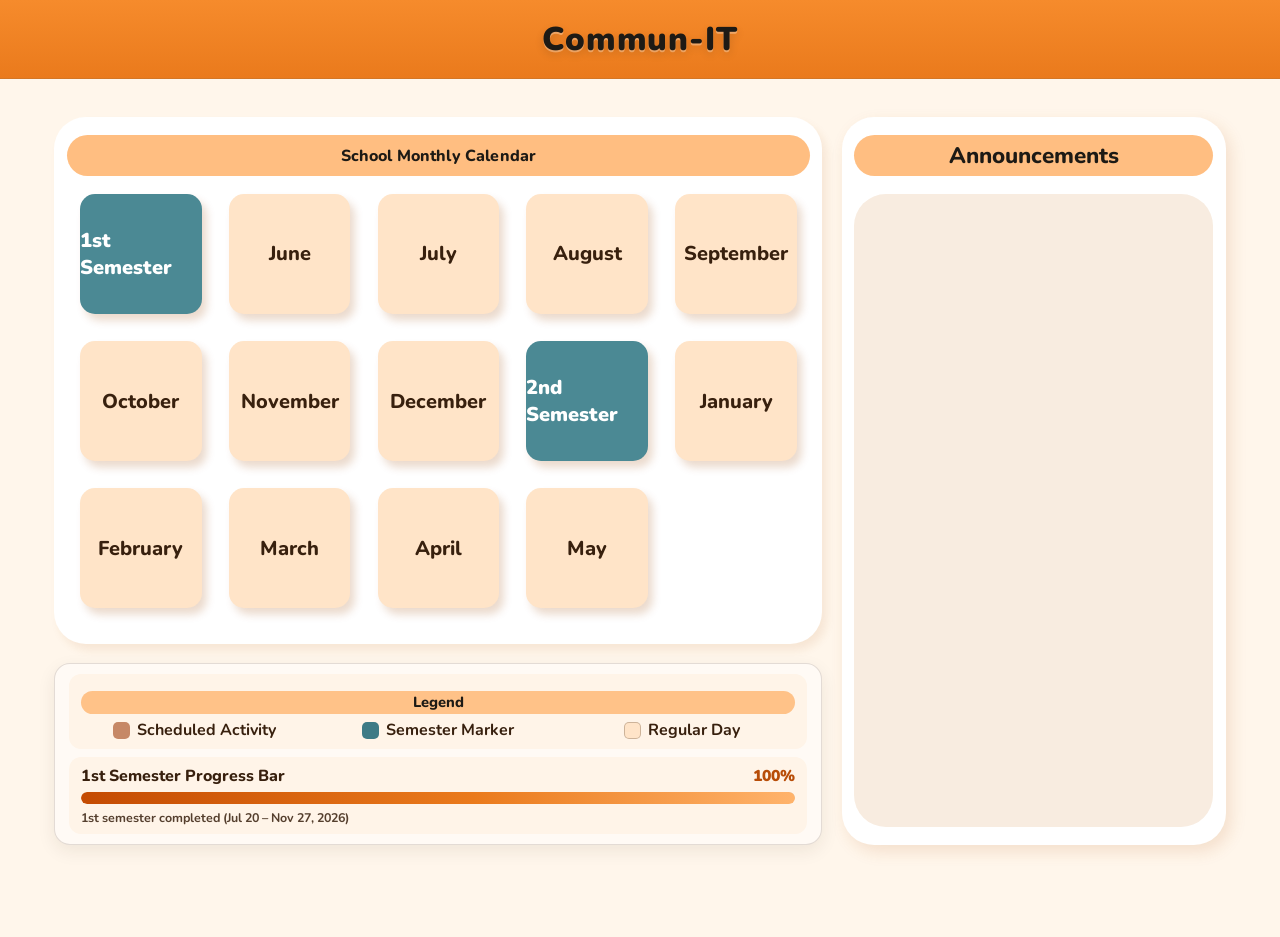
==== commit 32db3450: "added progress bar and legend" ====
--- a/content.html
+++ b/content.html
@@ -40,15 +40,36 @@
             </div>
         </div>
 
-        <div class="details-of-calendar">
-            <div class="legend">
-                <span class="calendar-detail-titles">Legend</span>
+<div class="details-of-calendar">
+    <div class="calendar-summary-card">
+        <div class="summary-section legend-section">
+            <span class="calendar-detail-titles">Legend</span>
+            <ul class="legend-list">
+                <li><span class="legend-swatch swatch-activity"></span> Scheduled Activity</li>
+                <li><span class="legend-swatch swatch-semester"></span> Semester Marker</li>
+                <li><span class="legend-swatch swatch-day"></span> Regular Day</li>
+            </ul>
+        </div>
+
+        <div class="semester-progress-box" data-start="2026-07-20" data-end="2026-11-27">
+            <div class="semester-progress-header">
+                <span class="semester-progress-title">1st Semester Progress Bar</span>
+                <span class="semester-progress-value">0%</span>
             </div>
-            <div class="monthly-overview">
-                <span class="calendar-detail-titles">Monthly Overview</span>
+            <div
+                class="semester-progress-track"
+                role="progressbar"
+                aria-label="1st Semester Progress Bar"
+                aria-valuemin="0"
+                aria-valuemax="100"
+                aria-valuenow="0"
+            >
+                <div class="semester-progress-fill" style="width: 0%;"></div>
             </div>
-
+            <p class="semester-progress-subtext">Jul 20, 2026 – Nov 27, 2026</p>
         </div>
+    </div>
+</div>
 
     </div>
     <div class="announcement-board">
--- a/Months/style.css
+++ b/Months/style.css
@@ -202,7 +202,7 @@
   border-radius: 2rem;
 }
 
-/* Previous button inside month header */
+/* Previous button*/
 .month .prev a{
   display: block;
   background-color: #007BFF;
@@ -1334,4 +1334,293 @@
 .announcement-title span {
   font-family: "Nunito", sans-serif !important;
   font-weight: 800 !important;
+}
+
+/* progress bar */
+.details-of-calendar {
+  width: 100%;
+}
+
+.calendar-summary-card {
+  background: #fffaf5;
+  border: 1.5px solid rgba(56, 32, 14, 0.14);
+  border-radius: 20px;
+  padding: 16px 20px;
+  box-shadow: 0 6px 18px rgba(56, 32, 14, 0.08);
+  font-family: "Nunito", sans-serif;
+  color: #38200e;
+  display: flex;
+  flex-direction: column;
+  gap: 14px;
+}
+
+.summary-top-row {
+  display: grid;
+  grid-template-columns: repeat(2, minmax(0, 1fr));
+  gap: 16px;
+}
+
+.summary-section {
+  background: #fff4e8;
+  border-radius: 14px;
+  padding: 12px 14px;
+}
+
+.legend-list {
+  list-style: none;
+  margin: 8px 0 0;
+  padding: 0;
+  display: flex;
+  flex-wrap: wrap;
+  gap: 10px 16px;
+  font-size: 0.9rem;
+  font-weight: 700;
+}
+
+.legend-list li {
+  display: inline-flex;
+  align-items: center;
+  gap: 7px;
+}
+
+.legend-swatch {
+  width: 14px;
+  height: 14px;
+  border-radius: 4px;
+  display: inline-block;
+  flex-shrink: 0;
+}
+
+.swatch-activity {
+  background-color: #c68866;
+}
+
+.swatch-semester {
+  background-color: #3e7b86;
+}
+
+.swatch-day {
+  background-color: #ffe4c8;
+  border: 1px solid rgba(56, 32, 14, 0.25);
+}
+
+.overview-copy {
+  margin: 8px 0 0;
+  font-size: 0.9rem;
+  font-weight: 600;
+  line-height: 1.4;
+}
+
+/* Progress bar*/
+.semester-progress-box {
+  background: #fff4e8;
+  border-radius: 14px;
+  padding: 12px 14px;
+}
+
+.semester-progress-header {
+  display: flex;
+  align-items: center;
+  justify-content: space-between;
+  gap: 12px;
+  margin-bottom: 8px;
+}
+
+.semester-progress-title {
+  font-weight: 800;
+  font-size: 1rem;
+}
+
+.semester-progress-value {
+  font-weight: 900;
+  font-size: 0.98rem;
+  color: #b84d08;
+}
+
+.semester-progress-track {
+  width: 100%;
+  height: 16px;
+  background-color: #ffe4c8;
+  border-radius: 999px;
+  overflow: hidden;
+  box-shadow: inset 0 2px 4px rgba(56, 32, 14, 0.14);
+}
+
+.semester-progress-fill {
+  height: 100%;
+  border-radius: 999px;
+  /* Dark orange on the left -> lighter orange on the right */
+  background: linear-gradient(90deg, #c44b02 0%, #ea7a1c 55%, #ffb36b 100%);
+  transition: width 0.35s ease;
+}
+
+.semester-progress-subtext {
+  margin: 8px 0 0;
+  font-size: 0.84rem;
+  font-weight: 700;
+  opacity: 0.85;
+}
+
+@media (max-width: 720px) {
+  .summary-top-row {
+    grid-template-columns: 1fr;
+  }
+}
+
+.legend-section .legend-list {
+  justify-content: flex-start;
+  gap: 10px 20px;
+}
+
+/*adjust progress bar*/
+.details-of-calendar {
+  display: block !important;
+  grid-template-columns: 1fr !important;
+  width: 100% !important;
+}
+
+.calendar-summary-card {
+  width: 100%;
+  box-sizing: border-box;
+}
+
+/* adjust legend */
+.legend-section {
+  display: flex;
+  flex-direction: column;
+  justify-content: space-between;
+  min-height: 92px;
+}
+
+.legend-section .calendar-detail-titles {
+  display: block;
+  width: 100%;
+  text-align: center;
+}
+
+.legend-section .legend-list {
+  display: grid !important;
+  grid-template-columns: repeat(3, minmax(0, 1fr));
+  align-items: center;
+  justify-items: center;
+  gap: 10px 16px;
+  width: 100%;
+  margin-top: 12px;
+}
+
+.legend-section .legend-list li {
+  justify-content: center;
+  text-align: center;
+}
+
+@media (max-width: 640px) {
+  .legend-section .legend-list {
+    grid-template-columns: 1fr;
+    justify-items: flex-start;
+  }
+
+  .legend-section .legend-list li {
+    justify-content: flex-start;
+    text-align: left;
+  }
+}
+
+/* adjust legend */
+/* Slimmer merged card + centered pill banner for "Legend" matching section headers */
+.calendar-summary-card {
+  padding: 10px 14px !important;
+  gap: 8px !important;
+  border-radius: 16px !important;
+}
+
+.summary-section {
+  padding: 8px 12px !important;
+  border-radius: 12px !important;
+}
+
+.legend-section {
+  min-height: 0 !important;
+  justify-content: flex-start !important;
+  gap: 0 !important;
+}
+
+.legend-section .calendar-detail-titles {
+  display: block !important;
+  width: 100% !important;
+  text-align: center !important;
+  padding: 5px 14px !important;
+  margin-bottom: 8px !important;
+  border-bottom: none !important;
+  border-radius: 999px;
+  background-color: #ffc288;
+  color: #1d1a15;
+  font-family: "Nunito", sans-serif;
+  font-weight: 800;
+  box-sizing: border-box;
+}
+
+.legend-section .legend-list {
+  margin-top: 0 !important;
+  gap: 6px 14px !important;
+  font-size: 0.85rem !important;
+}
+
+.semester-progress-box {
+  padding: 8px 12px !important;
+  border-radius: 12px !important;
+}
+
+.semester-progress-header {
+  margin-bottom: 5px !important;
+}
+
+.semester-progress-track {
+  height: 12px !important;
+}
+
+.semester-progress-subtext {
+  margin-top: 5px !important;
+  font-size: 0.78rem !important;
+}
+
+.legend-section .calendar-detail-titles {
+  padding: 2px 12px !important;
+  margin-bottom: 6px !important;
+  font-size: 0.92rem !important;
+  line-height: 1.25 !important;
+}
+
+.legend-section .legend-list {
+  gap: 8px 18px !important;
+  font-size: 1rem !important;
+  line-height: 1.3 !important;
+}
+
+.legend-section .legend-swatch {
+  width: 17px !important;
+  height: 17px !important;
+  border-radius: 5px !important;
+}
+
+.calendar-summary-card,
+.calendar-summary-card *,
+.legend-section,
+.legend-section * {
+  box-sizing: border-box !important;
+  max-width: 100% !important;
+}
+
+.legend-section {
+  overflow: hidden !important;
+}
+
+.legend-section .calendar-detail-titles {
+  display: block !important;
+  width: 100% !important;
+  max-width: 100% !important;
+  margin-left: 0 !important;
+  margin-right: 0 !important;
+  padding: 2px 12px !important;
+  overflow: hidden;
+  text-overflow: ellipsis;
 }
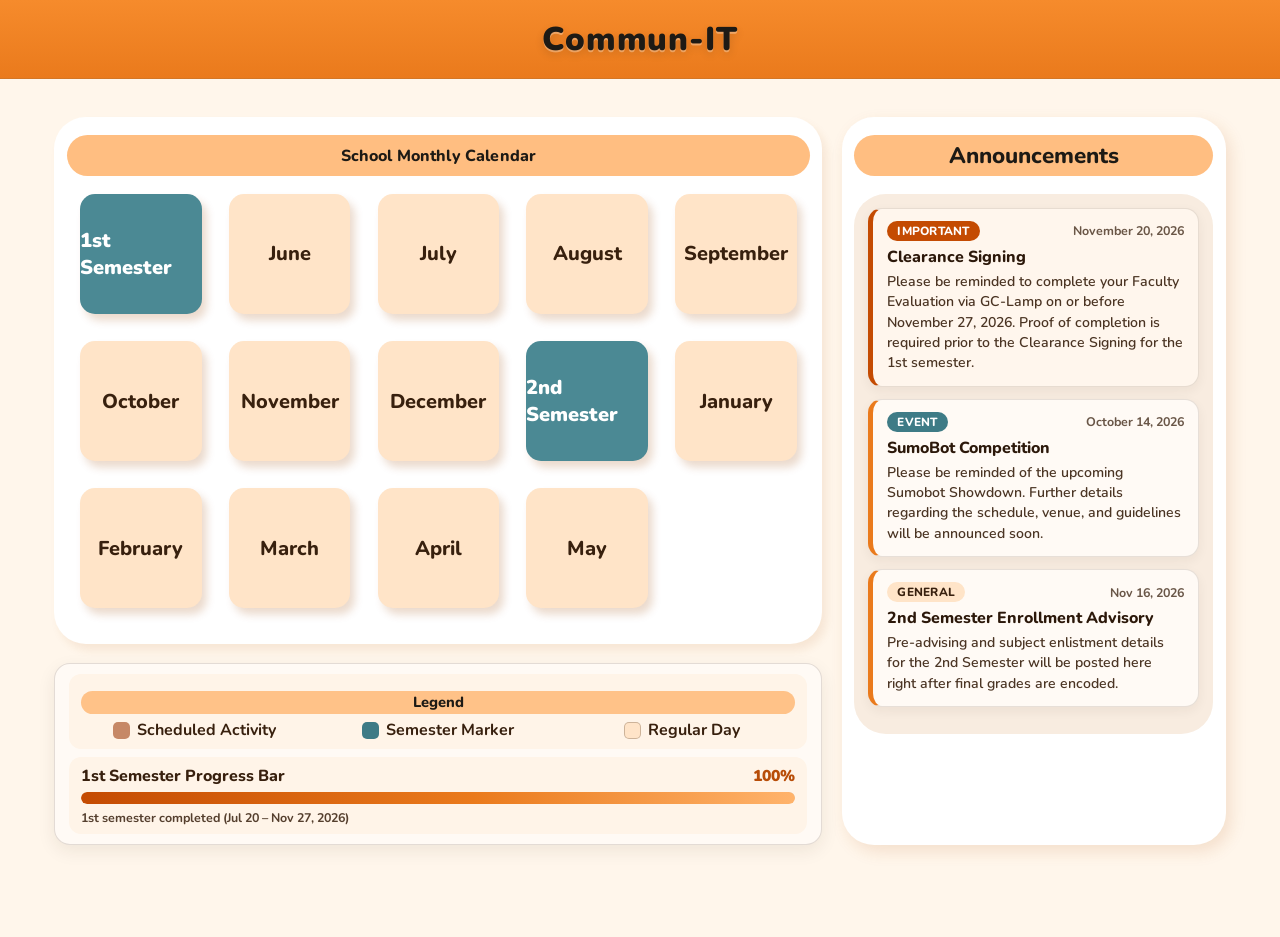
==== commit d26afb0e: "announcement board" ====
--- a/content.html
+++ b/content.html
@@ -77,6 +77,38 @@
             <span>Announcements</span>
         </div>
         <div class="announcement-content">
+            <article class="announcement-item is-urgent">
+                <div class="announcement-meta">
+                    <span class="announcement-badge badge-urgent">Important</span>
+                    <time class="announcement-date" datetime="2026-11-23">November 20, 2026</time>
+                </div>
+                <h3 class="announcement-item-title">Clearance Signing</h3>
+                <p class="announcement-item-body">
+                Please be reminded to complete your Faculty Evaluation via GC-Lamp on or before November 27, 2026. Proof of completion is required prior to the Clearance Signing for the 1st semester.
+                </p>
+            </article>
+
+            <article class="announcement-item">
+                <div class="announcement-meta">
+                    <span class="announcement-badge badge-event">Event</span>
+                    <time class="announcement-date" datetime="2026-11-20">October 14, 2026</time>
+                </div>
+                <h3 class="announcement-item-title">SumoBot Competition</h3>
+                <p class="announcement-item-body">
+                Please be reminded of the upcoming Sumobot Showdown. Further details regarding the schedule, venue, and guidelines will be announced soon.
+                 </p>
+            </article>
+
+            <article class="announcement-item">
+                <div class="announcement-meta">
+                    <span class="announcement-badge badge-general">General</span>
+                    <time class="announcement-date" datetime="2026-11-16">Nov 16, 2026</time>
+                </div>
+                <h3 class="announcement-item-title">2nd Semester Enrollment Advisory</h3>
+                <p class="announcement-item-body">
+                Pre-advising and subject enlistment details for the 2nd Semester will be posted here right after final grades are encoded.
+                </p>
+            </article>
         </div>
     </div>
 </div>
--- a/Months/style.css
+++ b/Months/style.css
@@ -1623,4 +1623,97 @@
   padding: 2px 12px !important;
   overflow: hidden;
   text-overflow: ellipsis;
+}
+
+/* Announcements Board Feed & Cards */
+.announcement-board {
+  display: flex;
+  flex-direction: column;
+}
+
+.announcement-content {
+  display: flex;
+  flex-direction: column;
+  gap: 12px;
+  padding: 14px;
+  overflow-y: auto;
+  max-height: 540px;
+  box-sizing: border-box;
+}
+
+.announcement-item {
+  background: #fffaf5;
+  border: 1.5px solid rgba(56, 32, 14, 0.12);
+  border-left: 5px solid #ea7a1c;
+  border-radius: 14px;
+  padding: 12px 14px;
+  box-shadow: 0 4px 12px rgba(56, 32, 14, 0.06);
+  font-family: "Nunito", sans-serif;
+  color: #38200e;
+  transition: transform 0.16s ease, box-shadow 0.16s ease;
+}
+
+.announcement-item:hover {
+  transform: translateY(-2px);
+  box-shadow: 0 7px 16px rgba(56, 32, 14, 0.1);
+}
+
+.announcement-item.is-urgent {
+  border-left-color: #c44b02;
+  background: #fff6ed;
+}
+
+.announcement-meta {
+  display: flex;
+  align-items: center;
+  justify-content: space-between;
+  gap: 8px;
+  margin-bottom: 6px;
+}
+
+.announcement-badge {
+  display: inline-block;
+  padding: 2px 10px;
+  border-radius: 999px;
+  font-size: 0.74rem;
+  font-weight: 800;
+  letter-spacing: 0.02em;
+  text-transform: uppercase;
+}
+
+.badge-urgent {
+  background-color: #c44b02;
+  color: #ffffff;
+}
+
+.badge-event {
+  background-color: #3e7b86;
+  color: #ffffff;
+}
+
+.badge-general {
+  background-color: #ffe4c8;
+  color: #38200e;
+}
+
+.announcement-date {
+  font-size: 0.78rem;
+  font-weight: 700;
+  opacity: 0.75;
+}
+
+.announcement-item-title {
+  margin: 0 0 4px;
+  font-size: 1rem;
+  font-weight: 800;
+  line-height: 1.3;
+  color: #2c180a;
+}
+
+.announcement-item-body {
+  margin: 0;
+  font-size: 0.88rem;
+  font-weight: 600;
+  line-height: 1.45;
+  opacity: 0.9;
 }
